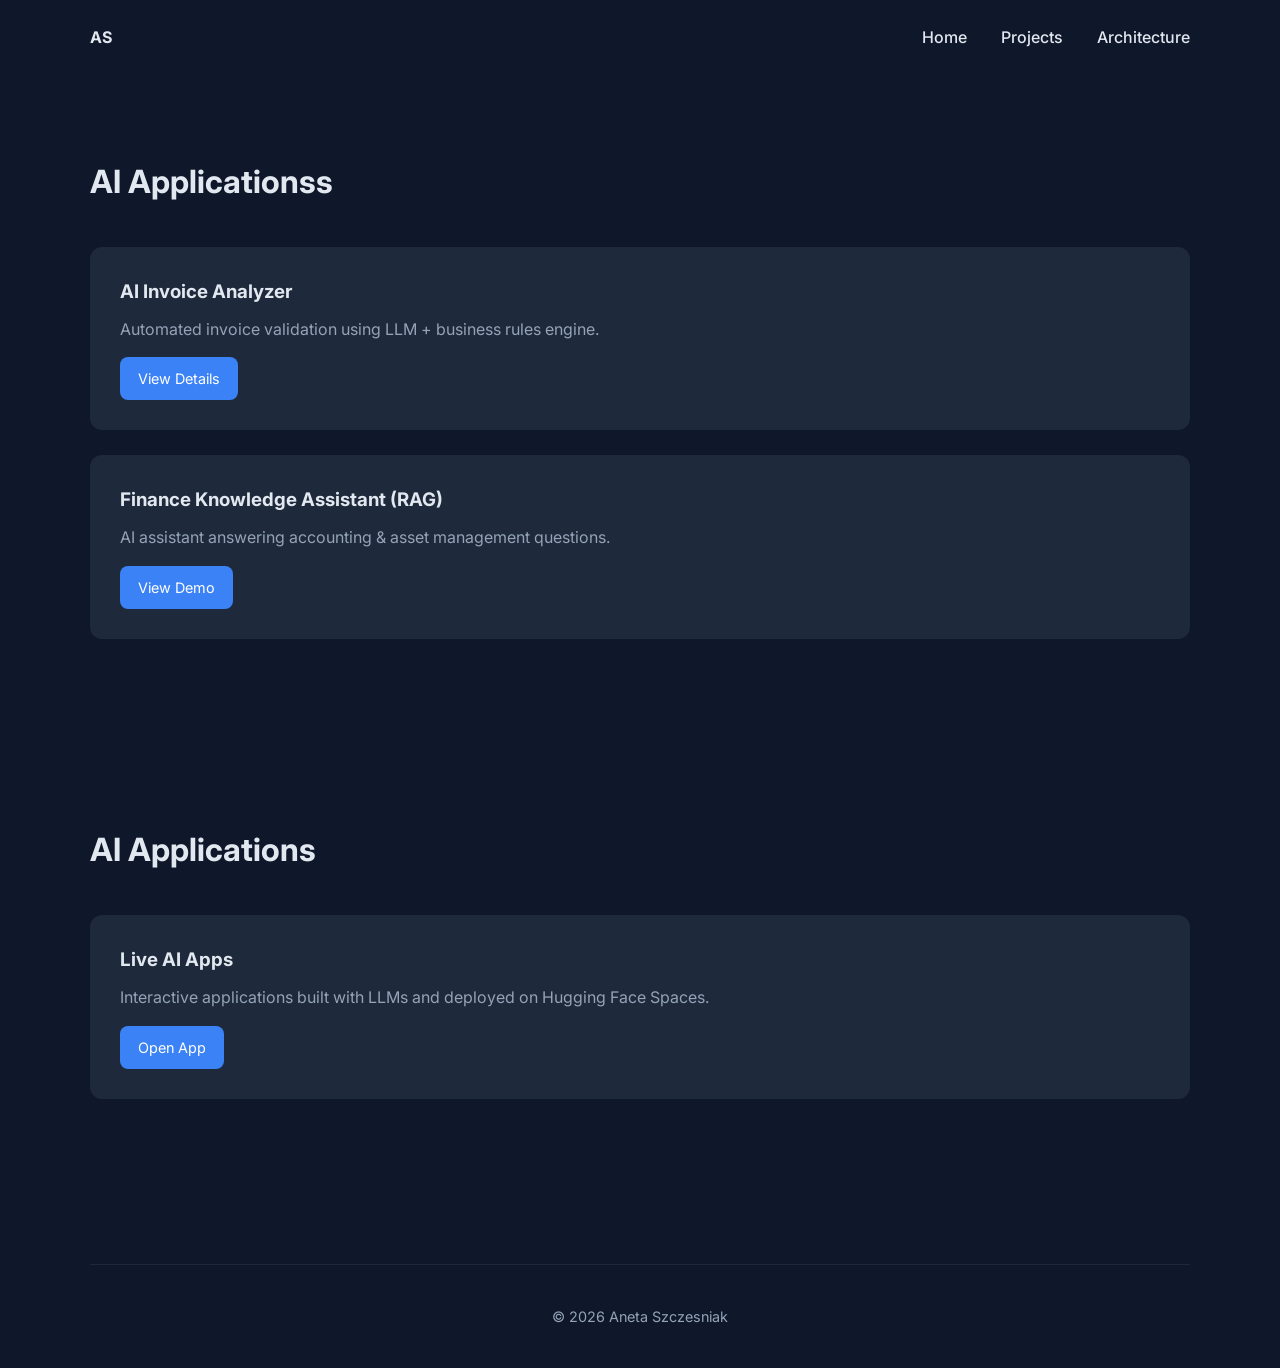
==== ai-apps.html @ 4a8a46e7 "Update navigation ai-apps.html" ====
<!DOCTYPE html>
<html lang="en">
<head>
<meta charset="UTF-8">
<meta name="viewport" content="width=device-width, initial-scale=1.0">
<title>AI Apps</title>
<link href="https://fonts.googleapis.com/css2?family=Inter:wght@400;600;700&display=swap" rel="stylesheet">
<link rel="stylesheet" href="css/style.css">
</head>

<body>
<div class="container">

<nav>
  <div><strong>AS</strong></div>
  <div>
    <a href="index.html">Home</a>
    <a href="projects.html">Projects</a>
    <a href="architecture.html">Architecture</a>
  </div>
</nav>

<section class="section" id="projects">
  <h2>AI Applicationss</h2>

  <div class="card">
    <h3>AI Invoice Analyzer</h3>
    <p>Automated invoice validation using LLM + business rules engine.</p>
    <a href="#" class="button">View Details</a>
  </div>

  <div class="card">
    <h3>Finance Knowledge Assistant (RAG)</h3>
    <p>AI assistant answering accounting & asset management questions.</p>
    <a href="#" class="button">View Demo</a>
  </div>

</section>

<section class="section" id="ai">
  <h2>AI Applications</h2>
  <div class="card">
    <h3>Live AI Apps</h3>
    <p>Interactive applications built with LLMs and deployed on Hugging Face Spaces.</p>
    <a href="https://huggingface.co/spaces/YOURSPACE" target="_blank" class="button">
      Open App
    </a>
  </div>
</section>


<footer>
  © 2026 Aneta Szczesniak
</footer>

</div>
</body>
</html>
---- css/style.css ----
:root {
  --bg: #0f172a;
  --card: #1e293b;
  --accent: #3b82f6;
  --text: #e2e8f0;
  --muted: #94a3b8;
}

* {
  margin: 0;
  padding: 0;
  box-sizing: border-box;
}

body {
  font-family: 'Inter', sans-serif;
  background: var(--bg);
  color: var(--text);
  line-height: 1.6;
}

.container {
  width: 90%;
  max-width: 1100px;
  margin: auto;
}

nav {
  padding: 25px 0;
  display: flex;
  justify-content: space-between;
  align-items: center;
}

nav a {
  color: var(--text);
  text-decoration: none;
  margin-left: 30px;
  font-weight: 500;
  transition: 0.3s ease;
}

nav a:hover {
  color: var(--accent);
}

.hero {
  padding: 120px 0 80px 0;
}

.hero h1 {
  font-size: 3rem;
  margin-bottom: 20px;
}

.section {
  padding: 80px 0;
}

.section h2 {
  margin-bottom: 40px;
  font-size: 2rem;
}

.card {
  background: var(--card);
  padding: 30px;
  border-radius: 12px;
  margin-bottom: 25px;
  transition: 0.3s ease;
}

.card:hover {
  transform: translateY(-6px);
}

.card h3 {
  margin-bottom: 10px;
}

.card p {
  color: var(--muted);
  margin-bottom: 15px;
}

.button {
  display: inline-block;
  padding: 10px 18px;
  background: var(--accent);
  color: white;
  text-decoration: none;
  border-radius: 8px;
  font-size: 0.9rem;
}

footer {
  padding: 40px 0;
  text-align: center;
  color: var(--muted);
  font-size: 0.9rem;
  border-top: 1px solid #1f2937;
  margin-top: 60px;
}
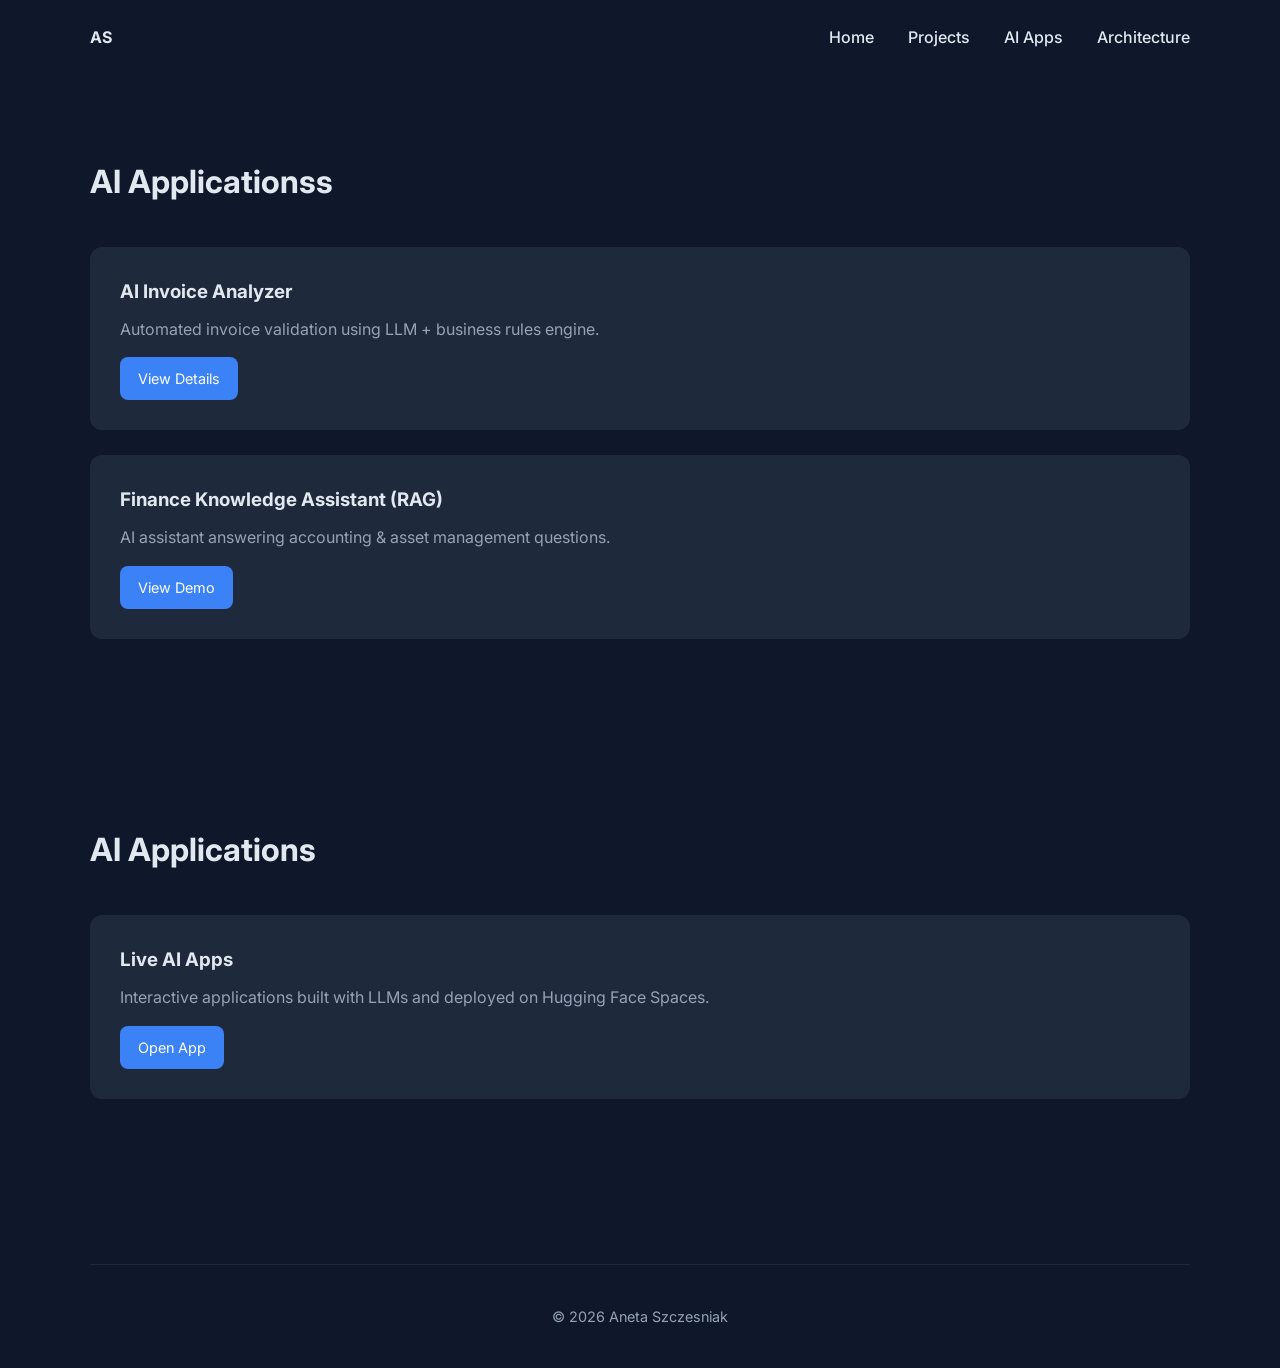
==== commit 396746d4: "Update ai-apps.html" ====
--- a/ai-apps.html
+++ b/ai-apps.html
@@ -16,6 +16,7 @@
   <div>
     <a href="index.html">Home</a>
     <a href="projects.html">Projects</a>
+    <a href="ai-apps.html">AI Apps</a>
     <a href="architecture.html">Architecture</a>
   </div>
 </nav>
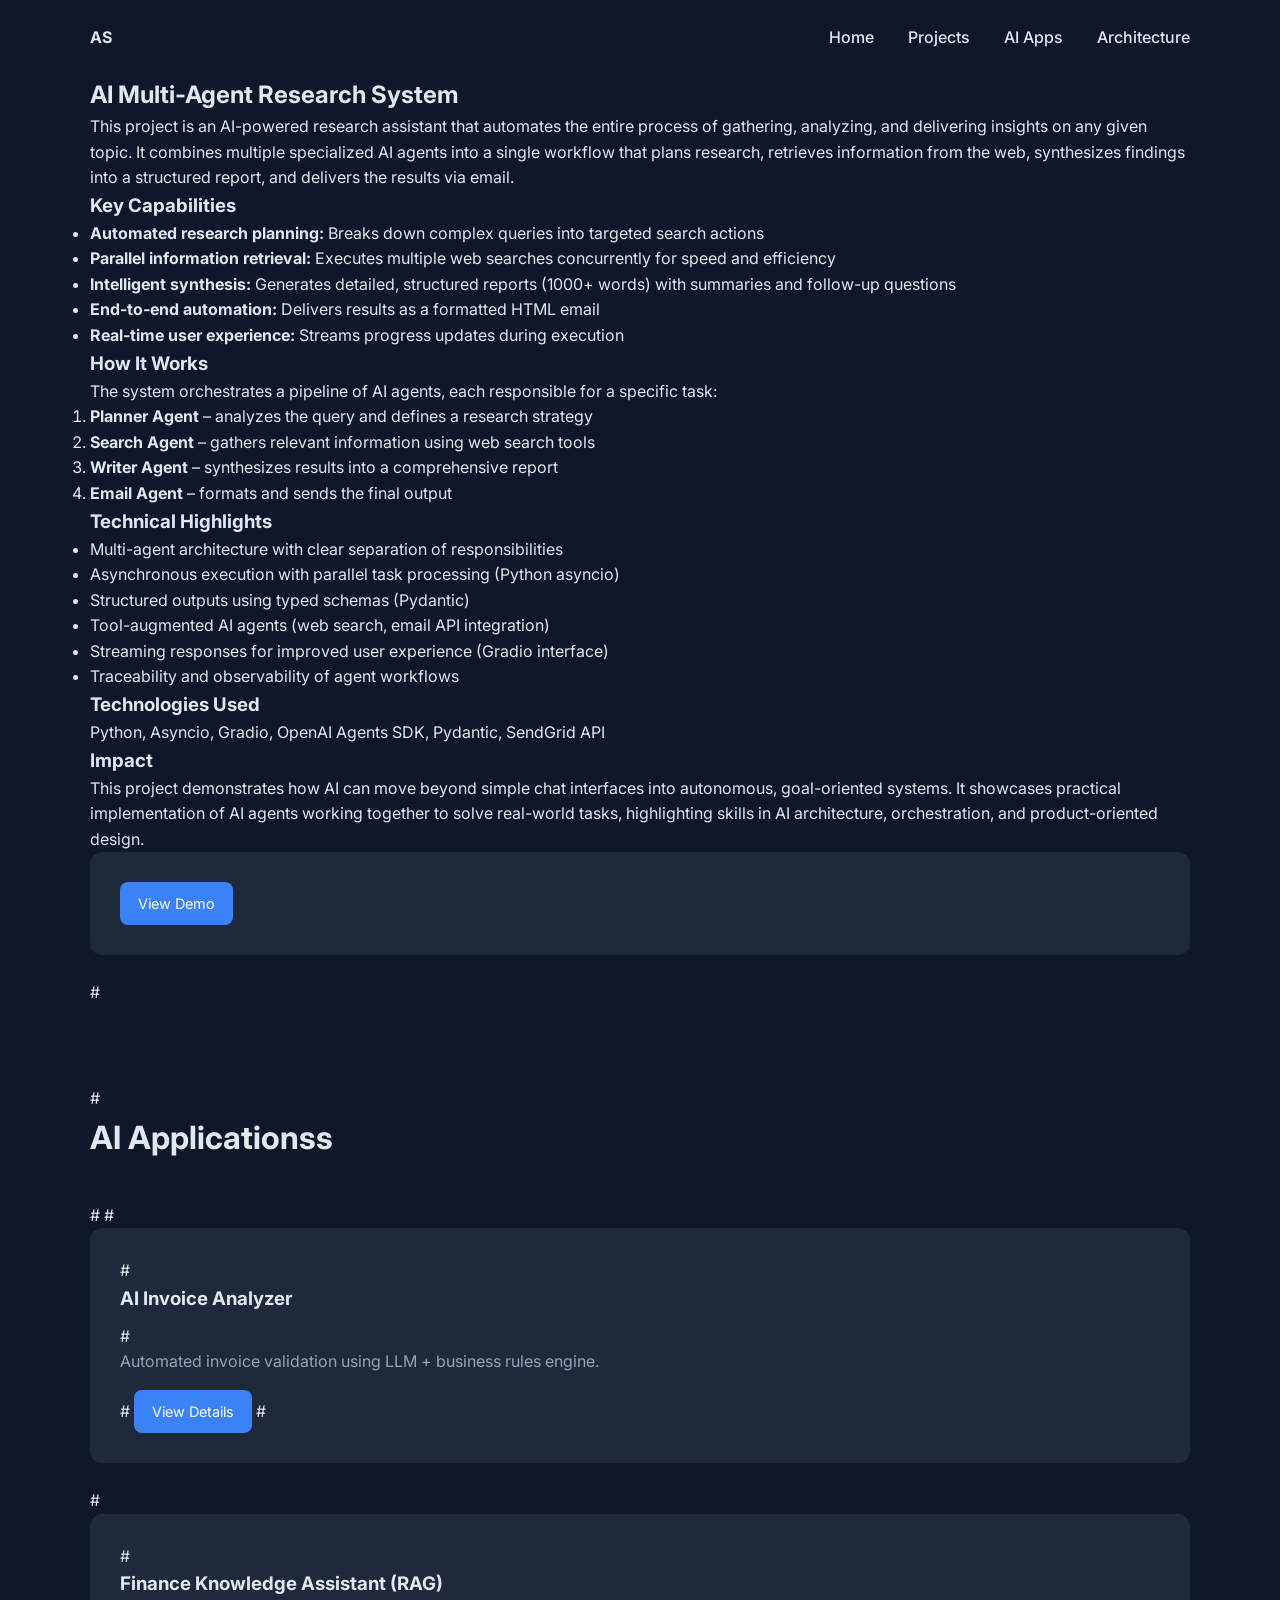
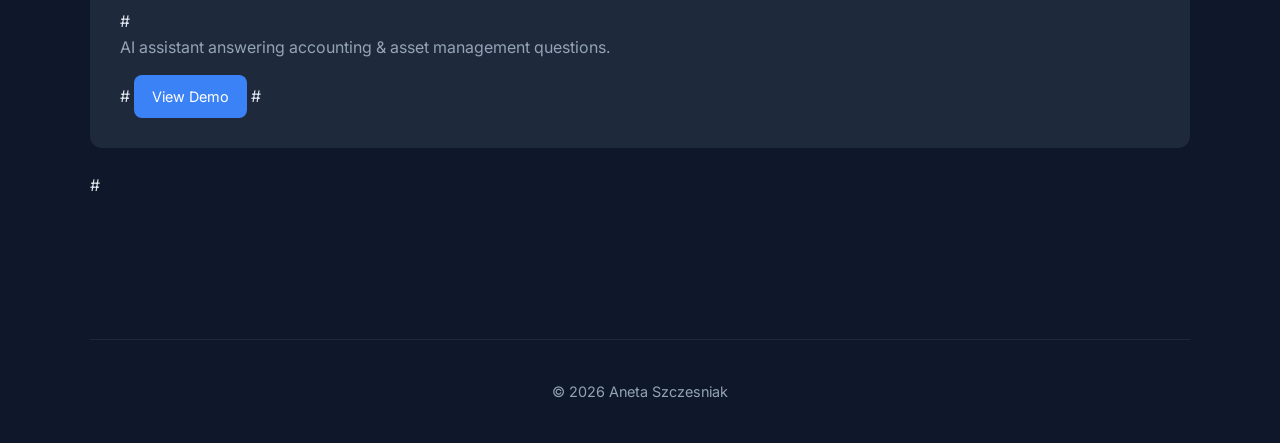
==== commit f032f50e: "Update ai-apps.html Add AI Multi-Agent Research System  description" ====
--- a/ai-apps.html
+++ b/ai-apps.html
@@ -21,33 +21,81 @@
   </div>
 </nav>
 
-<section class="section" id="projects">
-  <h2>AI Applicationss</h2>
+<section>
+  <h2>AI Multi-Agent Research System</h2>
+
+  <p>
+    This project is an AI-powered research assistant that automates the entire process of gathering,
+    analyzing, and delivering insights on any given topic. It combines multiple specialized AI agents
+    into a single workflow that plans research, retrieves information from the web, synthesizes findings
+    into a structured report, and delivers the results via email.
+  </p>
+
+  <h3>Key Capabilities</h3>
+  <ul>
+    <li><strong>Automated research planning:</strong> Breaks down complex queries into targeted search actions</li>
+    <li><strong>Parallel information retrieval:</strong> Executes multiple web searches concurrently for speed and efficiency</li>
+    <li><strong>Intelligent synthesis:</strong> Generates detailed, structured reports (1000+ words) with summaries and follow-up questions</li>
+    <li><strong>End-to-end automation:</strong> Delivers results as a formatted HTML email</li>
+    <li><strong>Real-time user experience:</strong> Streams progress updates during execution</li>
+  </ul>
+
+  <h3>How It Works</h3>
+  <p>
+    The system orchestrates a pipeline of AI agents, each responsible for a specific task:
+  </p>
+  <ol>
+    <li><strong>Planner Agent</strong> – analyzes the query and defines a research strategy</li>
+    <li><strong>Search Agent</strong> – gathers relevant information using web search tools</li>
+    <li><strong>Writer Agent</strong> – synthesizes results into a comprehensive report</li>
+    <li><strong>Email Agent</strong> – formats and sends the final output</li>
+  </ol>
+
+  <h3>Technical Highlights</h3>
+  <ul>
+    <li>Multi-agent architecture with clear separation of responsibilities</li>
+    <li>Asynchronous execution with parallel task processing (Python asyncio)</li>
+    <li>Structured outputs using typed schemas (Pydantic)</li>
+    <li>Tool-augmented AI agents (web search, email API integration)</li>
+    <li>Streaming responses for improved user experience (Gradio interface)</li>
+    <li>Traceability and observability of agent workflows</li>
+  </ul>
+
+  <h3>Technologies Used</h3>
+  <p>
+    Python, Asyncio, Gradio, OpenAI Agents SDK, Pydantic, SendGrid API
+  </p>
+
+  <h3>Impact</h3>
+  <p>
+    This project demonstrates how AI can move beyond simple chat interfaces into autonomous,
+    goal-oriented systems. It showcases practical implementation of AI agents working together
+    to solve real-world tasks, highlighting skills in AI architecture, orchestration, and
+    product-oriented design.
+  </p>
 
   <div class="card">
-    <h3>AI Invoice Analyzer</h3>
-    <p>Automated invoice validation using LLM + business rules engine.</p>
-    <a href="#" class="button">View Details</a>
-  </div>
-
-  <div class="card">
-    <h3>Finance Knowledge Assistant (RAG)</h3>
-    <p>AI assistant answering accounting & asset management questions.</p>
     <a href="#" class="button">View Demo</a>
   </div>
+</section>
+  
+#<section class="section" id="projects">
+#  <h2>AI Applicationss</h2>
+#
+#  <div class="card">
+#    <h3>AI Invoice Analyzer</h3>
+#    <p>Automated invoice validation using LLM + business rules engine.</p>
+#    <a href="#" class="button">View Details</a>
+# </div>
 
-</section>
+ # <div class="card">
+ #   <h3>Finance Knowledge Assistant (RAG)</h3>
+  #  <p>AI assistant answering accounting & asset management questions.</p>
+ #   <a href="#" class="button">View Demo</a>
+#  </div>
 
-<section class="section" id="ai">
-  <h2>AI Applications</h2>
-  <div class="card">
-    <h3>Live AI Apps</h3>
-    <p>Interactive applications built with LLMs and deployed on Hugging Face Spaces.</p>
-    <a href="https://huggingface.co/spaces/YOURSPACE" target="_blank" class="button">
-      Open App
-    </a>
-  </div>
-</section>
+#</section>
+
 
 
 <footer>
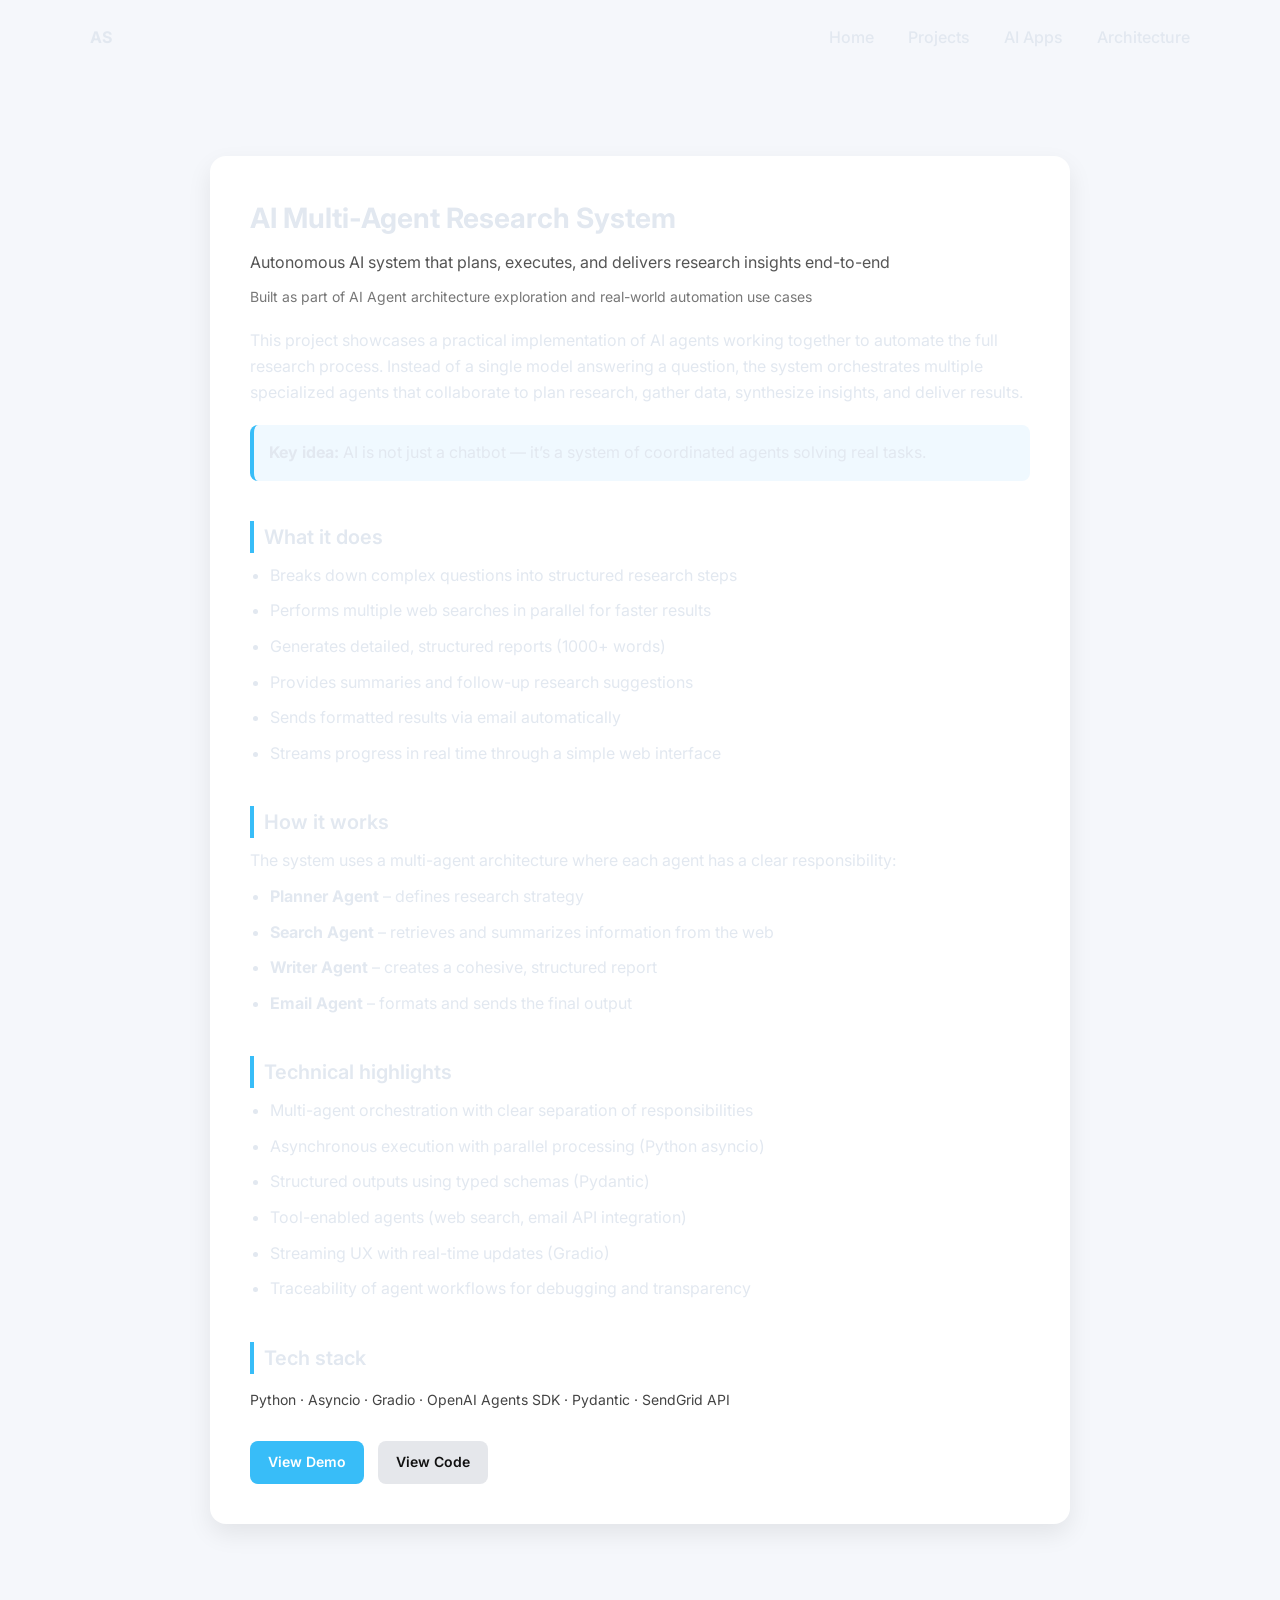
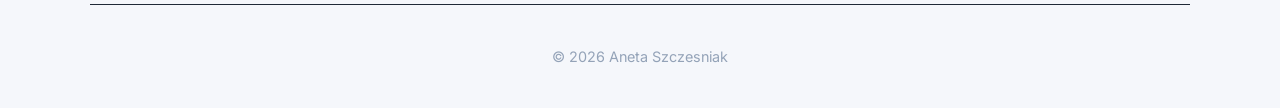
==== commit 0d14044e: "Update ai-apps.html Add styling" ====
--- a/ai-apps.html
+++ b/ai-apps.html
@@ -4,8 +4,108 @@
 <meta charset="UTF-8">
 <meta name="viewport" content="width=device-width, initial-scale=1.0">
 <title>AI Apps</title>
+
 <link href="https://fonts.googleapis.com/css2?family=Inter:wght@400;600;700&display=swap" rel="stylesheet">
 <link rel="stylesheet" href="css/style.css">
+
+<style>
+  body {
+    background: #f5f7fb;
+    font-family: 'Inter', sans-serif;
+  }
+
+  .project-section {
+    max-width: 900px;
+    margin: 60px auto;
+    padding: 20px;
+  }
+
+  .project-card {
+    background: #ffffff;
+    border-radius: 16px;
+    padding: 40px;
+    box-shadow: 0 10px 25px rgba(0,0,0,0.08);
+    transition: transform 0.2s ease, box-shadow 0.2s ease;
+  }
+
+  .project-card:hover {
+    transform: translateY(-4px);
+    box-shadow: 0 15px 35px rgba(0,0,0,0.12);
+  }
+
+  .project-title {
+    font-size: 28px;
+    font-weight: 700;
+    margin-bottom: 10px;
+  }
+
+  .project-subtitle {
+    color: #555;
+    margin-bottom: 10px;
+  }
+
+  .project-meta {
+    font-size: 14px;
+    color: #777;
+    margin-bottom: 20px;
+  }
+
+  .section-title {
+    margin-top: 40px;
+    font-size: 20px;
+    font-weight: 600;
+    border-left: 4px solid #38bdf8;
+    padding-left: 10px;
+  }
+
+  .project-text {
+    margin-top: 10px;
+  }
+
+  .project-list {
+    padding-left: 20px;
+    margin-top: 10px;
+  }
+
+  .project-list li {
+    margin-bottom: 10px;
+  }
+
+  .highlight-box {
+    background: #f0f9ff;
+    border-left: 4px solid #38bdf8;
+    padding: 15px;
+    border-radius: 8px;
+    margin-top: 20px;
+  }
+
+  .tech-stack {
+    margin-top: 15px;
+    font-size: 14px;
+    color: #444;
+  }
+
+  .cta-buttons {
+    margin-top: 30px;
+  }
+
+  .button {
+    display: inline-block;
+    padding: 10px 18px;
+    border-radius: 8px;
+    background: #38bdf8;
+    color: white;
+    text-decoration: none;
+    font-weight: 600;
+    font-size: 14px;
+  }
+
+  .button.secondary {
+    background: #e5e7eb;
+    color: #111;
+    margin-left: 10px;
+  }
+</style>
 </head>
 
 <body>
@@ -21,82 +121,74 @@
   </div>
 </nav>
 
-<section>
-  <h2>AI Multi-Agent Research System</h2>
+<section class="project-section">
+  <div class="project-card">
 
-  <p>
-    This project is an AI-powered research assistant that automates the entire process of gathering,
-    analyzing, and delivering insights on any given topic. It combines multiple specialized AI agents
-    into a single workflow that plans research, retrieves information from the web, synthesizes findings
-    into a structured report, and delivers the results via email.
-  </p>
+    <h1 class="project-title">AI Multi-Agent Research System</h1>
 
-  <h3>Key Capabilities</h3>
-  <ul>
-    <li><strong>Automated research planning:</strong> Breaks down complex queries into targeted search actions</li>
-    <li><strong>Parallel information retrieval:</strong> Executes multiple web searches concurrently for speed and efficiency</li>
-    <li><strong>Intelligent synthesis:</strong> Generates detailed, structured reports (1000+ words) with summaries and follow-up questions</li>
-    <li><strong>End-to-end automation:</strong> Delivers results as a formatted HTML email</li>
-    <li><strong>Real-time user experience:</strong> Streams progress updates during execution</li>
-  </ul>
+    <div class="project-subtitle">
+      Autonomous AI system that plans, executes, and delivers research insights end-to-end
+    </div>
 
-  <h3>How It Works</h3>
-  <p>
-    The system orchestrates a pipeline of AI agents, each responsible for a specific task:
-  </p>
-  <ol>
-    <li><strong>Planner Agent</strong> – analyzes the query and defines a research strategy</li>
-    <li><strong>Search Agent</strong> – gathers relevant information using web search tools</li>
-    <li><strong>Writer Agent</strong> – synthesizes results into a comprehensive report</li>
-    <li><strong>Email Agent</strong> – formats and sends the final output</li>
-  </ol>
+    <div class="project-meta">
+      Built as part of AI Agent architecture exploration and real-world automation use cases
+    </div>
 
-  <h3>Technical Highlights</h3>
-  <ul>
-    <li>Multi-agent architecture with clear separation of responsibilities</li>
-    <li>Asynchronous execution with parallel task processing (Python asyncio)</li>
-    <li>Structured outputs using typed schemas (Pydantic)</li>
-    <li>Tool-augmented AI agents (web search, email API integration)</li>
-    <li>Streaming responses for improved user experience (Gradio interface)</li>
-    <li>Traceability and observability of agent workflows</li>
-  </ul>
+    <p class="project-text">
+      This project showcases a practical implementation of AI agents working together to automate
+      the full research process. Instead of a single model answering a question, the system
+      orchestrates multiple specialized agents that collaborate to plan research, gather data,
+      synthesize insights, and deliver results.
+    </p>
 
-  <h3>Technologies Used</h3>
-  <p>
-    Python, Asyncio, Gradio, OpenAI Agents SDK, Pydantic, SendGrid API
-  </p>
+    <div class="highlight-box">
+      <strong>Key idea:</strong> AI is not just a chatbot — it’s a system of coordinated agents solving real tasks.
+    </div>
 
-  <h3>Impact</h3>
-  <p>
-    This project demonstrates how AI can move beyond simple chat interfaces into autonomous,
-    goal-oriented systems. It showcases practical implementation of AI agents working together
-    to solve real-world tasks, highlighting skills in AI architecture, orchestration, and
-    product-oriented design.
-  </p>
+    <h2 class="section-title">What it does</h2>
+    <ul class="project-list">
+      <li>Breaks down complex questions into structured research steps</li>
+      <li>Performs multiple web searches in parallel for faster results</li>
+      <li>Generates detailed, structured reports (1000+ words)</li>
+      <li>Provides summaries and follow-up research suggestions</li>
+      <li>Sends formatted results via email automatically</li>
+      <li>Streams progress in real time through a simple web interface</li>
+    </ul>
 
-  <div class="card">
-    <a href="#" class="button">View Demo</a>
+    <h2 class="section-title">How it works</h2>
+    <p class="project-text">
+      The system uses a multi-agent architecture where each agent has a clear responsibility:
+    </p>
+    <ul class="project-list">
+      <li><strong>Planner Agent</strong> – defines research strategy</li>
+      <li><strong>Search Agent</strong> – retrieves and summarizes information from the web</li>
+      <li><strong>Writer Agent</strong> – creates a cohesive, structured report</li>
+      <li><strong>Email Agent</strong> – formats and sends the final output</li>
+    </ul>
+
+    <h2 class="section-title">Technical highlights</h2>
+    <ul class="project-list">
+      <li>Multi-agent orchestration with clear separation of responsibilities</li>
+      <li>Asynchronous execution with parallel processing (Python asyncio)</li>
+      <li>Structured outputs using typed schemas (Pydantic)</li>
+      <li>Tool-enabled agents (web search, email API integration)</li>
+      <li>Streaming UX with real-time updates (Gradio)</li>
+      <li>Traceability of agent workflows for debugging and transparency</li>
+    </ul>
+
+    <h2 class="section-title">Tech stack</h2>
+    <div class="tech-stack">
+      Python · Asyncio · Gradio · OpenAI Agents SDK · Pydantic · SendGrid API
+    </div>
+
+
+    <div class="cta-buttons">
+      <a href="#" class="button">View Demo</a>
+      <a href="#" class="button secondary">View Code</a>
+    </div>
+
   </div>
 </section>
-  
-#<section class="section" id="projects">
-#  <h2>AI Applicationss</h2>
-#
-#  <div class="card">
-#    <h3>AI Invoice Analyzer</h3>
-#    <p>Automated invoice validation using LLM + business rules engine.</p>
-#    <a href="#" class="button">View Details</a>
-# </div>
-
- # <div class="card">
- #   <h3>Finance Knowledge Assistant (RAG)</h3>
-  #  <p>AI assistant answering accounting & asset management questions.</p>
- #   <a href="#" class="button">View Demo</a>
-#  </div>
-
-#</section>
-
-
 
 <footer>
   © 2026 Aneta Szczesniak
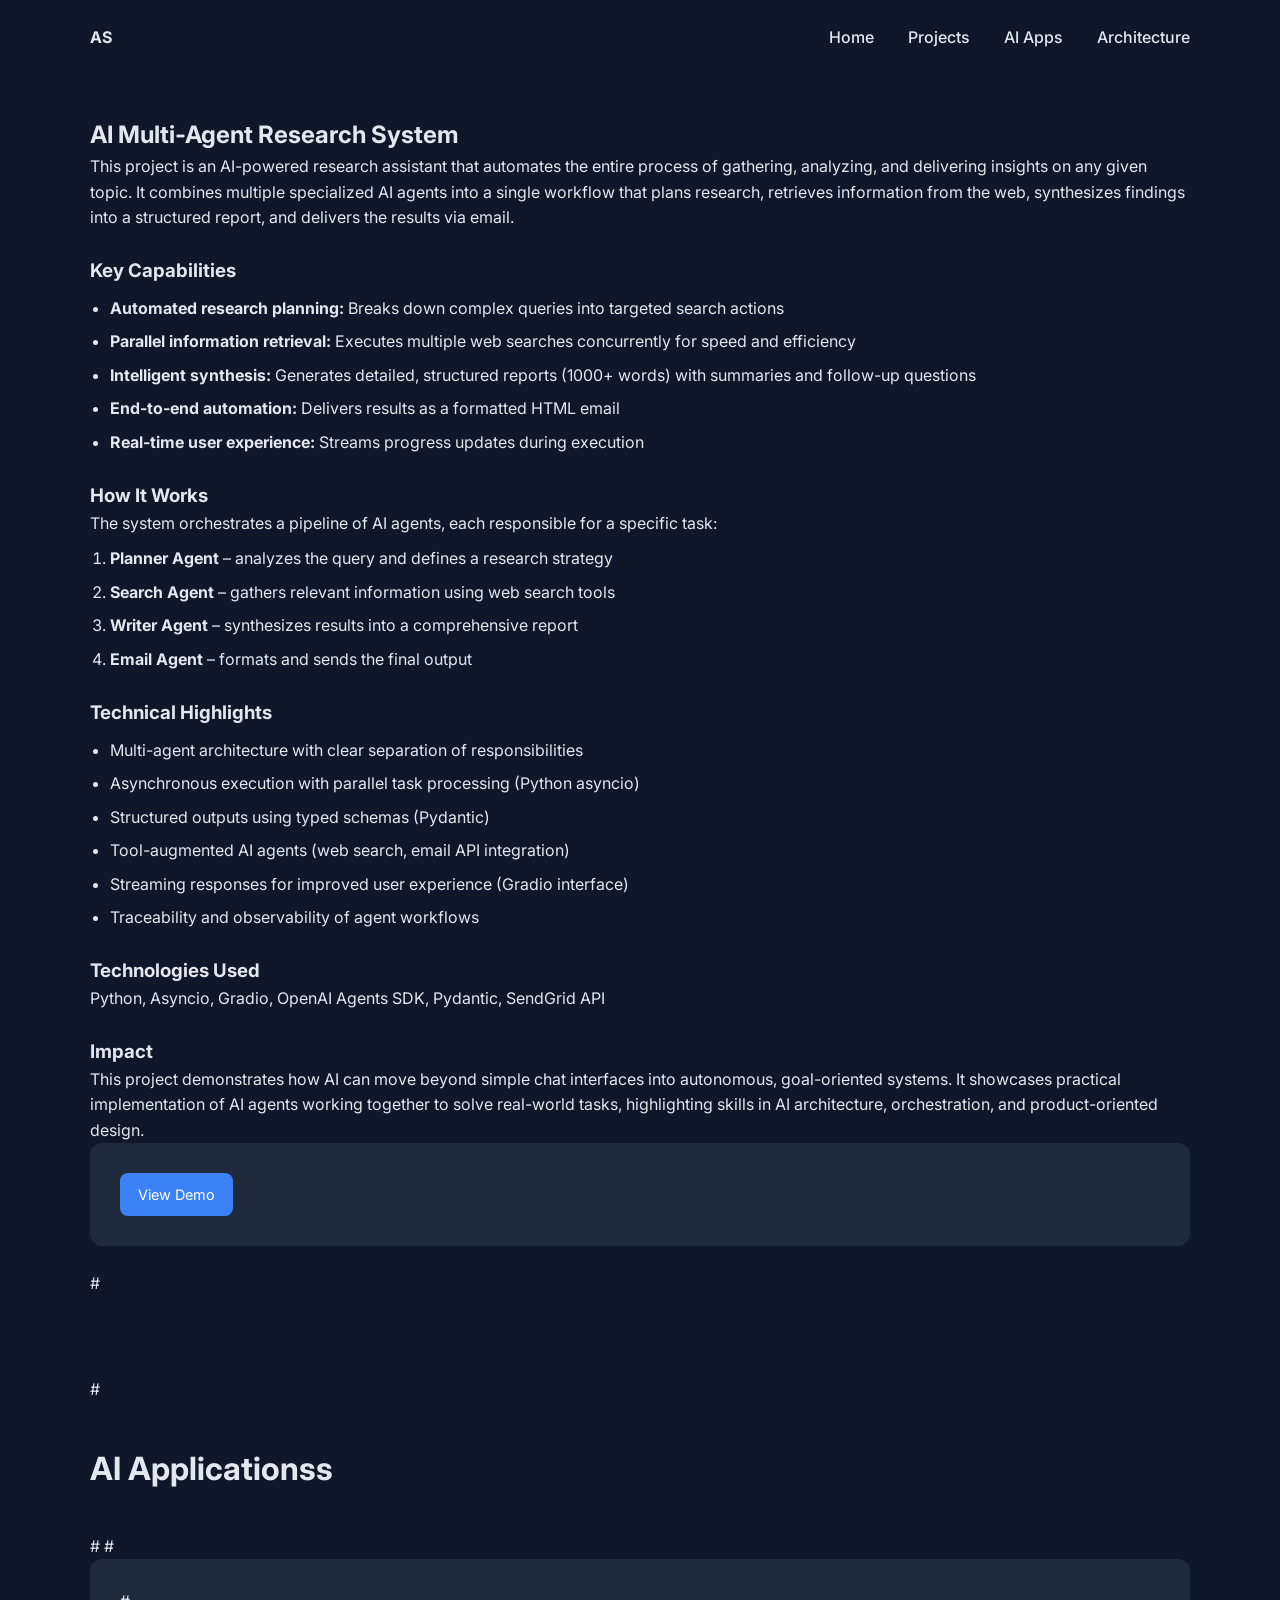
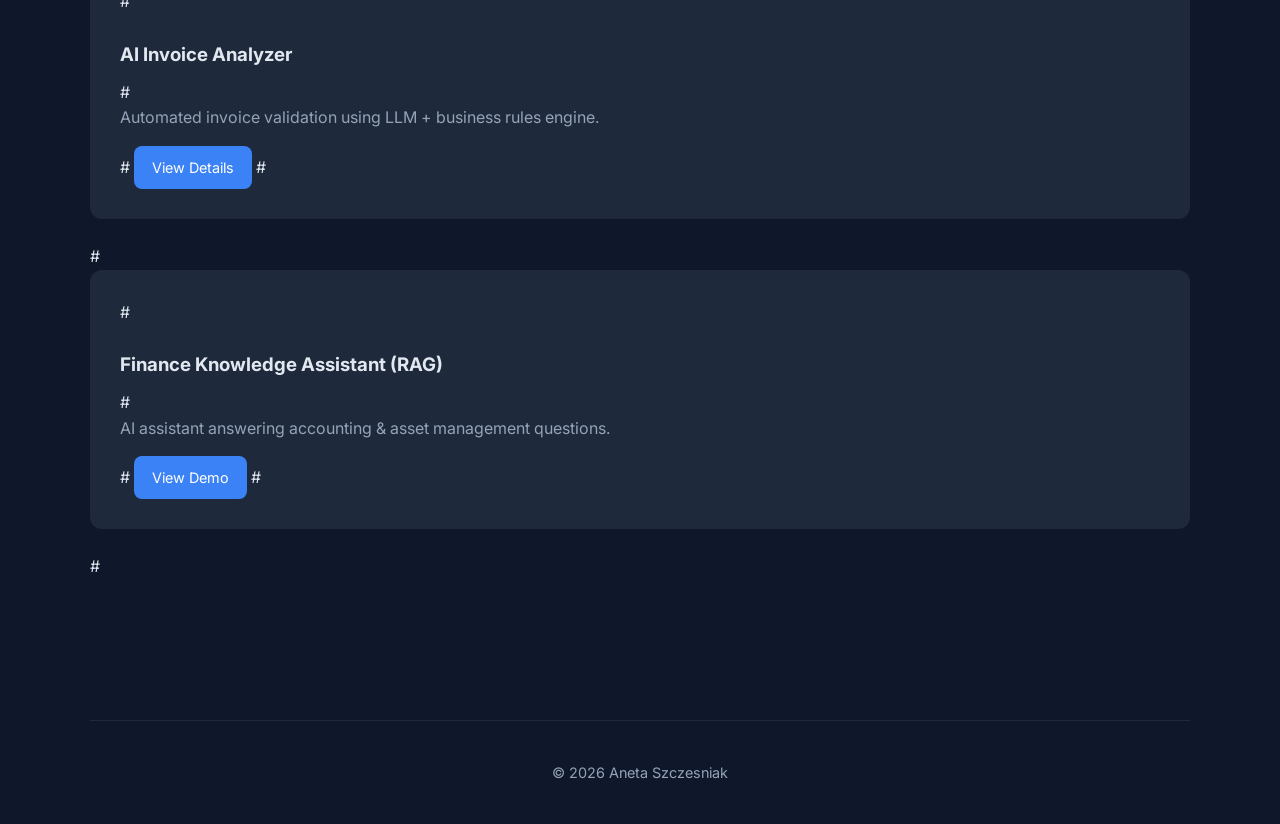
==== commit 3cf40315: "Update ai-apps.html Add  style for sections" ====
--- a/ai-apps.html
+++ b/ai-apps.html
@@ -4,108 +4,8 @@
 <meta charset="UTF-8">
 <meta name="viewport" content="width=device-width, initial-scale=1.0">
 <title>AI Apps</title>
-
 <link href="https://fonts.googleapis.com/css2?family=Inter:wght@400;600;700&display=swap" rel="stylesheet">
 <link rel="stylesheet" href="css/style.css">
-
-<style>
-  body {
-    background: #f5f7fb;
-    font-family: 'Inter', sans-serif;
-  }
-
-  .project-section {
-    max-width: 900px;
-    margin: 60px auto;
-    padding: 20px;
-  }
-
-  .project-card {
-    background: #ffffff;
-    border-radius: 16px;
-    padding: 40px;
-    box-shadow: 0 10px 25px rgba(0,0,0,0.08);
-    transition: transform 0.2s ease, box-shadow 0.2s ease;
-  }
-
-  .project-card:hover {
-    transform: translateY(-4px);
-    box-shadow: 0 15px 35px rgba(0,0,0,0.12);
-  }
-
-  .project-title {
-    font-size: 28px;
-    font-weight: 700;
-    margin-bottom: 10px;
-  }
-
-  .project-subtitle {
-    color: #555;
-    margin-bottom: 10px;
-  }
-
-  .project-meta {
-    font-size: 14px;
-    color: #777;
-    margin-bottom: 20px;
-  }
-
-  .section-title {
-    margin-top: 40px;
-    font-size: 20px;
-    font-weight: 600;
-    border-left: 4px solid #38bdf8;
-    padding-left: 10px;
-  }
-
-  .project-text {
-    margin-top: 10px;
-  }
-
-  .project-list {
-    padding-left: 20px;
-    margin-top: 10px;
-  }
-
-  .project-list li {
-    margin-bottom: 10px;
-  }
-
-  .highlight-box {
-    background: #f0f9ff;
-    border-left: 4px solid #38bdf8;
-    padding: 15px;
-    border-radius: 8px;
-    margin-top: 20px;
-  }
-
-  .tech-stack {
-    margin-top: 15px;
-    font-size: 14px;
-    color: #444;
-  }
-
-  .cta-buttons {
-    margin-top: 30px;
-  }
-
-  .button {
-    display: inline-block;
-    padding: 10px 18px;
-    border-radius: 8px;
-    background: #38bdf8;
-    color: white;
-    text-decoration: none;
-    font-weight: 600;
-    font-size: 14px;
-  }
-
-  .button.secondary {
-    background: #e5e7eb;
-    color: #111;
-    margin-left: 10px;
-  }
-</style>
 </head>
 
 <body>
@@ -121,74 +21,101 @@
   </div>
 </nav>
 
-<section class="project-section">
-  <div class="project-card">
+ <style>
+  h2 {
+    margin-top: 40px;
+  }
 
-    <h1 class="project-title">AI Multi-Agent Research System</h1>
+  h3 {
+    margin-top: 25px;
+  }
 
-    <div class="project-subtitle">
-      Autonomous AI system that plans, executes, and delivers research insights end-to-end
-    </div>
+  ul, ol {
+    padding-left: 20px;
+    margin-top: 10px;
+  }
 
-    <div class="project-meta">
-      Built as part of AI Agent architecture exploration and real-world automation use cases
-    </div>
+  li {
+    margin-bottom: 8px;
+  }
+</style> 
 
-    <p class="project-text">
-      This project showcases a practical implementation of AI agents working together to automate
-      the full research process. Instead of a single model answering a question, the system
-      orchestrates multiple specialized agents that collaborate to plan research, gather data,
-      synthesize insights, and deliver results.
-    </p>
+<section>
+  <h2>AI Multi-Agent Research System</h2>
 
-    <div class="highlight-box">
-      <strong>Key idea:</strong> AI is not just a chatbot — it’s a system of coordinated agents solving real tasks.
-    </div>
+  <p>
+    This project is an AI-powered research assistant that automates the entire process of gathering,
+    analyzing, and delivering insights on any given topic. It combines multiple specialized AI agents
+    into a single workflow that plans research, retrieves information from the web, synthesizes findings
+    into a structured report, and delivers the results via email.
+  </p>
 
-    <h2 class="section-title">What it does</h2>
-    <ul class="project-list">
-      <li>Breaks down complex questions into structured research steps</li>
-      <li>Performs multiple web searches in parallel for faster results</li>
-      <li>Generates detailed, structured reports (1000+ words)</li>
-      <li>Provides summaries and follow-up research suggestions</li>
-      <li>Sends formatted results via email automatically</li>
-      <li>Streams progress in real time through a simple web interface</li>
-    </ul>
+  <h3>Key Capabilities</h3>
+  <ul>
+    <li><strong>Automated research planning:</strong> Breaks down complex queries into targeted search actions</li>
+    <li><strong>Parallel information retrieval:</strong> Executes multiple web searches concurrently for speed and efficiency</li>
+    <li><strong>Intelligent synthesis:</strong> Generates detailed, structured reports (1000+ words) with summaries and follow-up questions</li>
+    <li><strong>End-to-end automation:</strong> Delivers results as a formatted HTML email</li>
+    <li><strong>Real-time user experience:</strong> Streams progress updates during execution</li>
+  </ul>
 
-    <h2 class="section-title">How it works</h2>
-    <p class="project-text">
-      The system uses a multi-agent architecture where each agent has a clear responsibility:
-    </p>
-    <ul class="project-list">
-      <li><strong>Planner Agent</strong> – defines research strategy</li>
-      <li><strong>Search Agent</strong> – retrieves and summarizes information from the web</li>
-      <li><strong>Writer Agent</strong> – creates a cohesive, structured report</li>
-      <li><strong>Email Agent</strong> – formats and sends the final output</li>
-    </ul>
+  <h3>How It Works</h3>
+  <p>
+    The system orchestrates a pipeline of AI agents, each responsible for a specific task:
+  </p>
+  <ol>
+    <li><strong>Planner Agent</strong> – analyzes the query and defines a research strategy</li>
+    <li><strong>Search Agent</strong> – gathers relevant information using web search tools</li>
+    <li><strong>Writer Agent</strong> – synthesizes results into a comprehensive report</li>
+    <li><strong>Email Agent</strong> – formats and sends the final output</li>
+  </ol>
 
-    <h2 class="section-title">Technical highlights</h2>
-    <ul class="project-list">
-      <li>Multi-agent orchestration with clear separation of responsibilities</li>
-      <li>Asynchronous execution with parallel processing (Python asyncio)</li>
-      <li>Structured outputs using typed schemas (Pydantic)</li>
-      <li>Tool-enabled agents (web search, email API integration)</li>
-      <li>Streaming UX with real-time updates (Gradio)</li>
-      <li>Traceability of agent workflows for debugging and transparency</li>
-    </ul>
+  <h3>Technical Highlights</h3>
+  <ul>
+    <li>Multi-agent architecture with clear separation of responsibilities</li>
+    <li>Asynchronous execution with parallel task processing (Python asyncio)</li>
+    <li>Structured outputs using typed schemas (Pydantic)</li>
+    <li>Tool-augmented AI agents (web search, email API integration)</li>
+    <li>Streaming responses for improved user experience (Gradio interface)</li>
+    <li>Traceability and observability of agent workflows</li>
+  </ul>
 
-    <h2 class="section-title">Tech stack</h2>
-    <div class="tech-stack">
-      Python · Asyncio · Gradio · OpenAI Agents SDK · Pydantic · SendGrid API
-    </div>
+  <h3>Technologies Used</h3>
+  <p>
+    Python, Asyncio, Gradio, OpenAI Agents SDK, Pydantic, SendGrid API
+  </p>
+
+  <h3>Impact</h3>
+  <p>
+    This project demonstrates how AI can move beyond simple chat interfaces into autonomous,
+    goal-oriented systems. It showcases practical implementation of AI agents working together
+    to solve real-world tasks, highlighting skills in AI architecture, orchestration, and
+    product-oriented design.
+  </p>
+
+  <div class="card">
+    <a href="#" class="button">View Demo</a>
+  </div>
+</section>
+  
+#<section class="section" id="projects">
+#  <h2>AI Applicationss</h2>
+#
+#  <div class="card">
+#    <h3>AI Invoice Analyzer</h3>
+#    <p>Automated invoice validation using LLM + business rules engine.</p>
+#    <a href="#" class="button">View Details</a>
+# </div>
+
+ # <div class="card">
+ #   <h3>Finance Knowledge Assistant (RAG)</h3>
+  #  <p>AI assistant answering accounting & asset management questions.</p>
+ #   <a href="#" class="button">View Demo</a>
+#  </div>
+
+#</section>
 
 
-    <div class="cta-buttons">
-      <a href="#" class="button">View Demo</a>
-      <a href="#" class="button secondary">View Code</a>
-    </div>
-
-  </div>
-</section>
 
 <footer>
   © 2026 Aneta Szczesniak
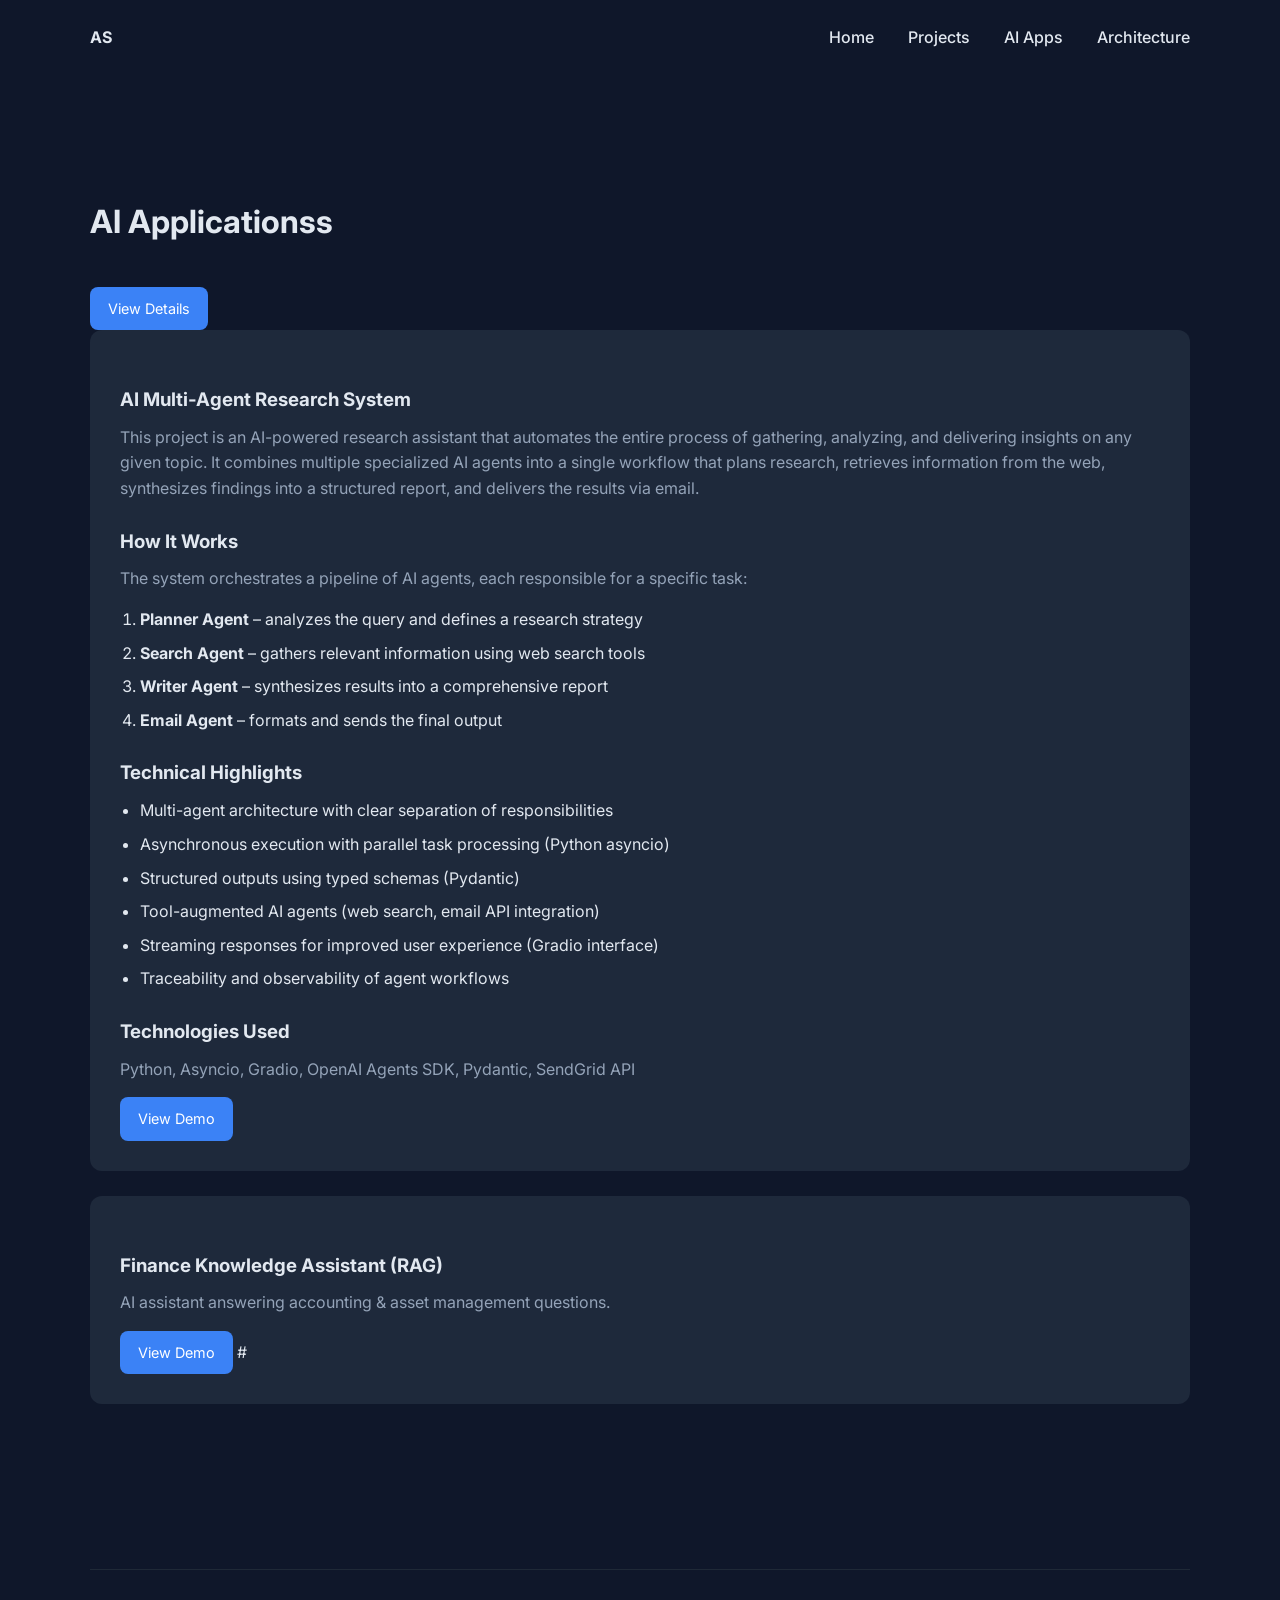
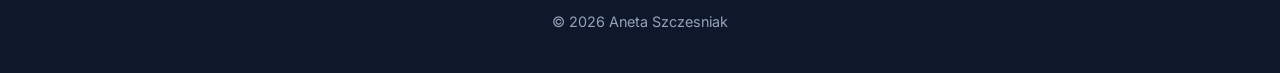
==== commit 254743d5: "Update ai-apps.html add blocks for apps" ====
--- a/ai-apps.html
+++ b/ai-apps.html
@@ -40,8 +40,14 @@
   }
 </style> 
 
-<section>
-  <h2>AI Multi-Agent Research System</h2>
+<section class="section" id="projects">
+  <h2>AI Applicationss</h2>
+  
+    <a href="#" class="button">View Details</a>
+
+  
+<div class="card">
+  <h3>AI Multi-Agent Research System</h3>
 
   <p>
     This project is an AI-powered research assistant that automates the entire process of gathering,
@@ -50,15 +56,7 @@
     into a structured report, and delivers the results via email.
   </p>
 
-  <h3>Key Capabilities</h3>
-  <ul>
-    <li><strong>Automated research planning:</strong> Breaks down complex queries into targeted search actions</li>
-    <li><strong>Parallel information retrieval:</strong> Executes multiple web searches concurrently for speed and efficiency</li>
-    <li><strong>Intelligent synthesis:</strong> Generates detailed, structured reports (1000+ words) with summaries and follow-up questions</li>
-    <li><strong>End-to-end automation:</strong> Delivers results as a formatted HTML email</li>
-    <li><strong>Real-time user experience:</strong> Streams progress updates during execution</li>
-  </ul>
-
+  
   <h3>How It Works</h3>
   <p>
     The system orchestrates a pipeline of AI agents, each responsible for a specific task:
@@ -85,35 +83,19 @@
     Python, Asyncio, Gradio, OpenAI Agents SDK, Pydantic, SendGrid API
   </p>
 
-  <h3>Impact</h3>
-  <p>
-    This project demonstrates how AI can move beyond simple chat interfaces into autonomous,
-    goal-oriented systems. It showcases practical implementation of AI agents working together
-    to solve real-world tasks, highlighting skills in AI architecture, orchestration, and
-    product-oriented design.
-  </p>
+  <a href="#" class="button">View Demo</a>
+  </div>
+  
 
-  <div class="card">
+
+
+ <div class="card">
+    <h3>Finance Knowledge Assistant (RAG)</h3>
+    <p>AI assistant answering accounting & asset management questions.</p>
     <a href="#" class="button">View Demo</a>
-  </div>
-</section>
-  
-#<section class="section" id="projects">
-#  <h2>AI Applicationss</h2>
-#
-#  <div class="card">
-#    <h3>AI Invoice Analyzer</h3>
-#    <p>Automated invoice validation using LLM + business rules engine.</p>
-#    <a href="#" class="button">View Details</a>
 # </div>
 
- # <div class="card">
- #   <h3>Finance Knowledge Assistant (RAG)</h3>
-  #  <p>AI assistant answering accounting & asset management questions.</p>
- #   <a href="#" class="button">View Demo</a>
-#  </div>
-
-#</section>
+</section>
 
 
 
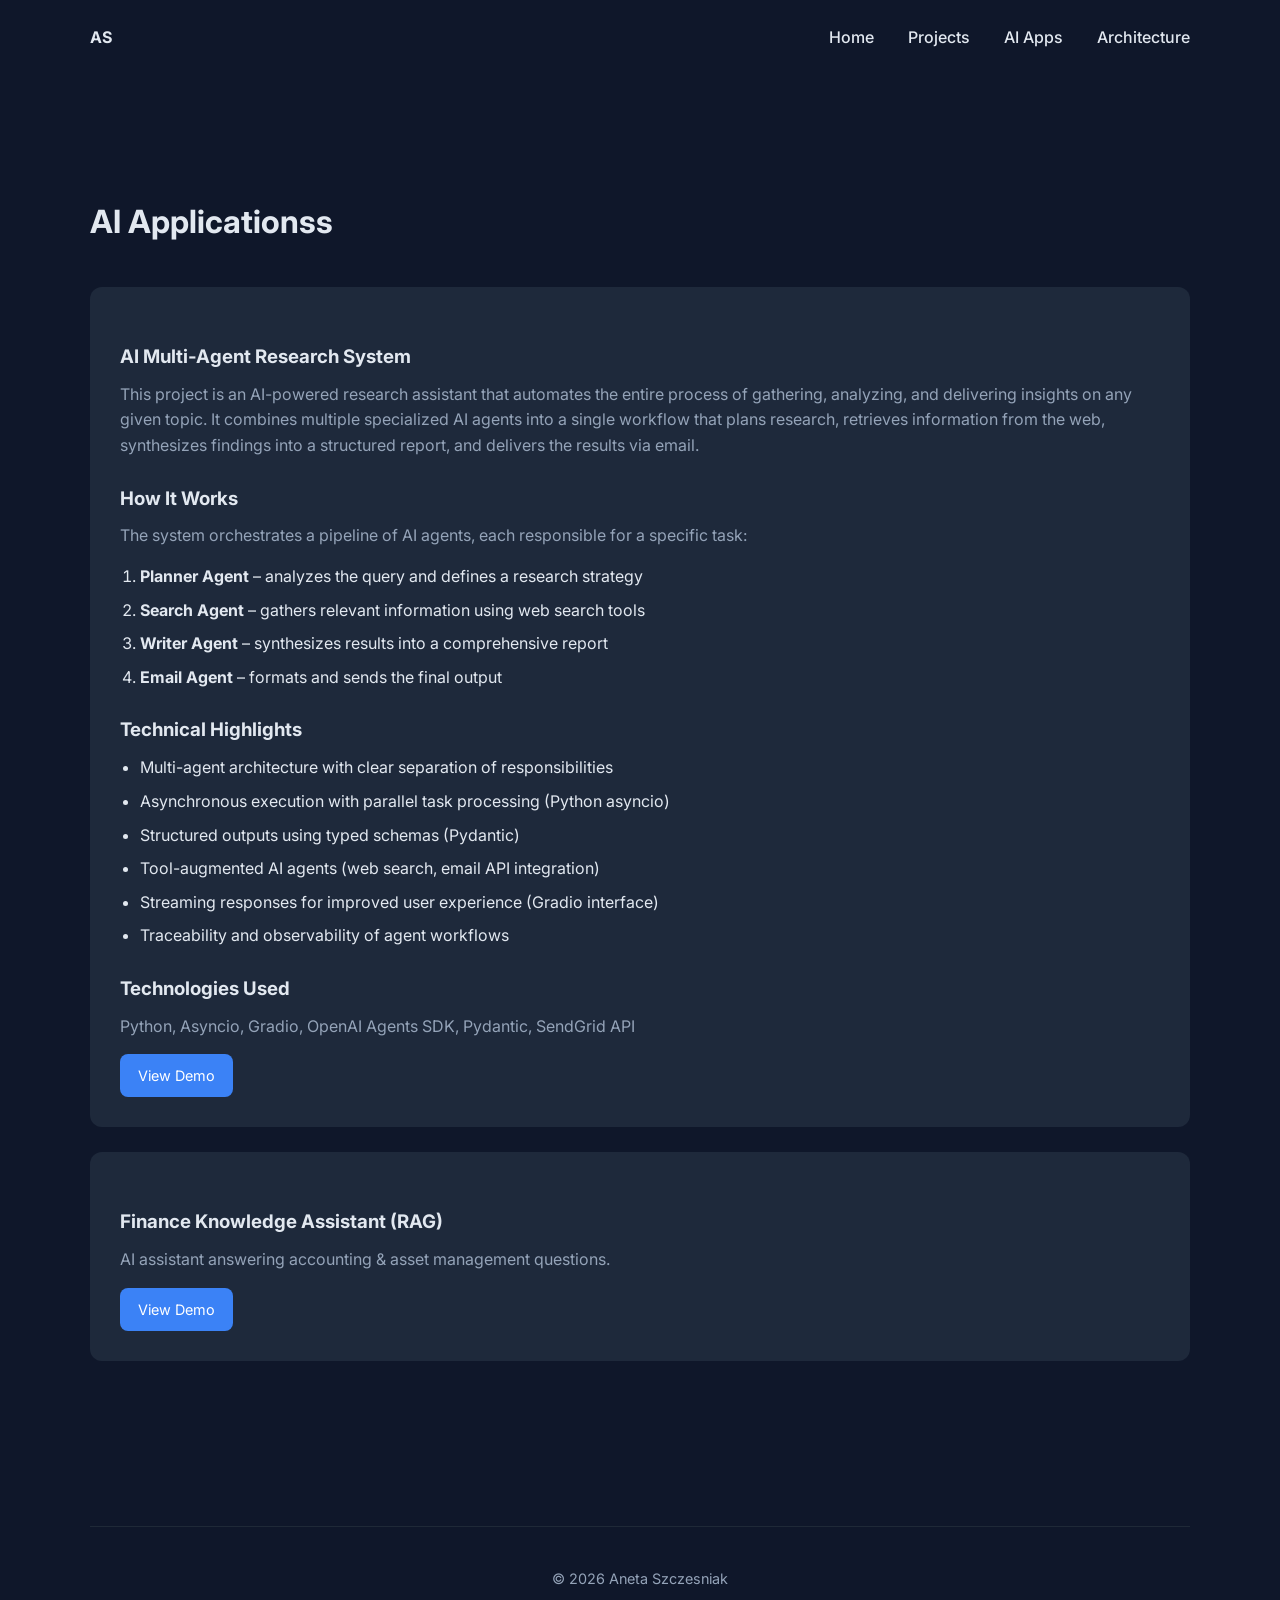
==== commit 5dea3f19: "Update ai-apps.html clean links to demos" ====
--- a/ai-apps.html
+++ b/ai-apps.html
@@ -42,10 +42,7 @@
 
 <section class="section" id="projects">
   <h2>AI Applicationss</h2>
-  
-    <a href="#" class="button">View Details</a>
-
-  
+    
 <div class="card">
   <h3>AI Multi-Agent Research System</h3>
 
@@ -93,7 +90,7 @@
     <h3>Finance Knowledge Assistant (RAG)</h3>
     <p>AI assistant answering accounting & asset management questions.</p>
     <a href="#" class="button">View Demo</a>
-# </div>
+ </div>
 
 </section>
 
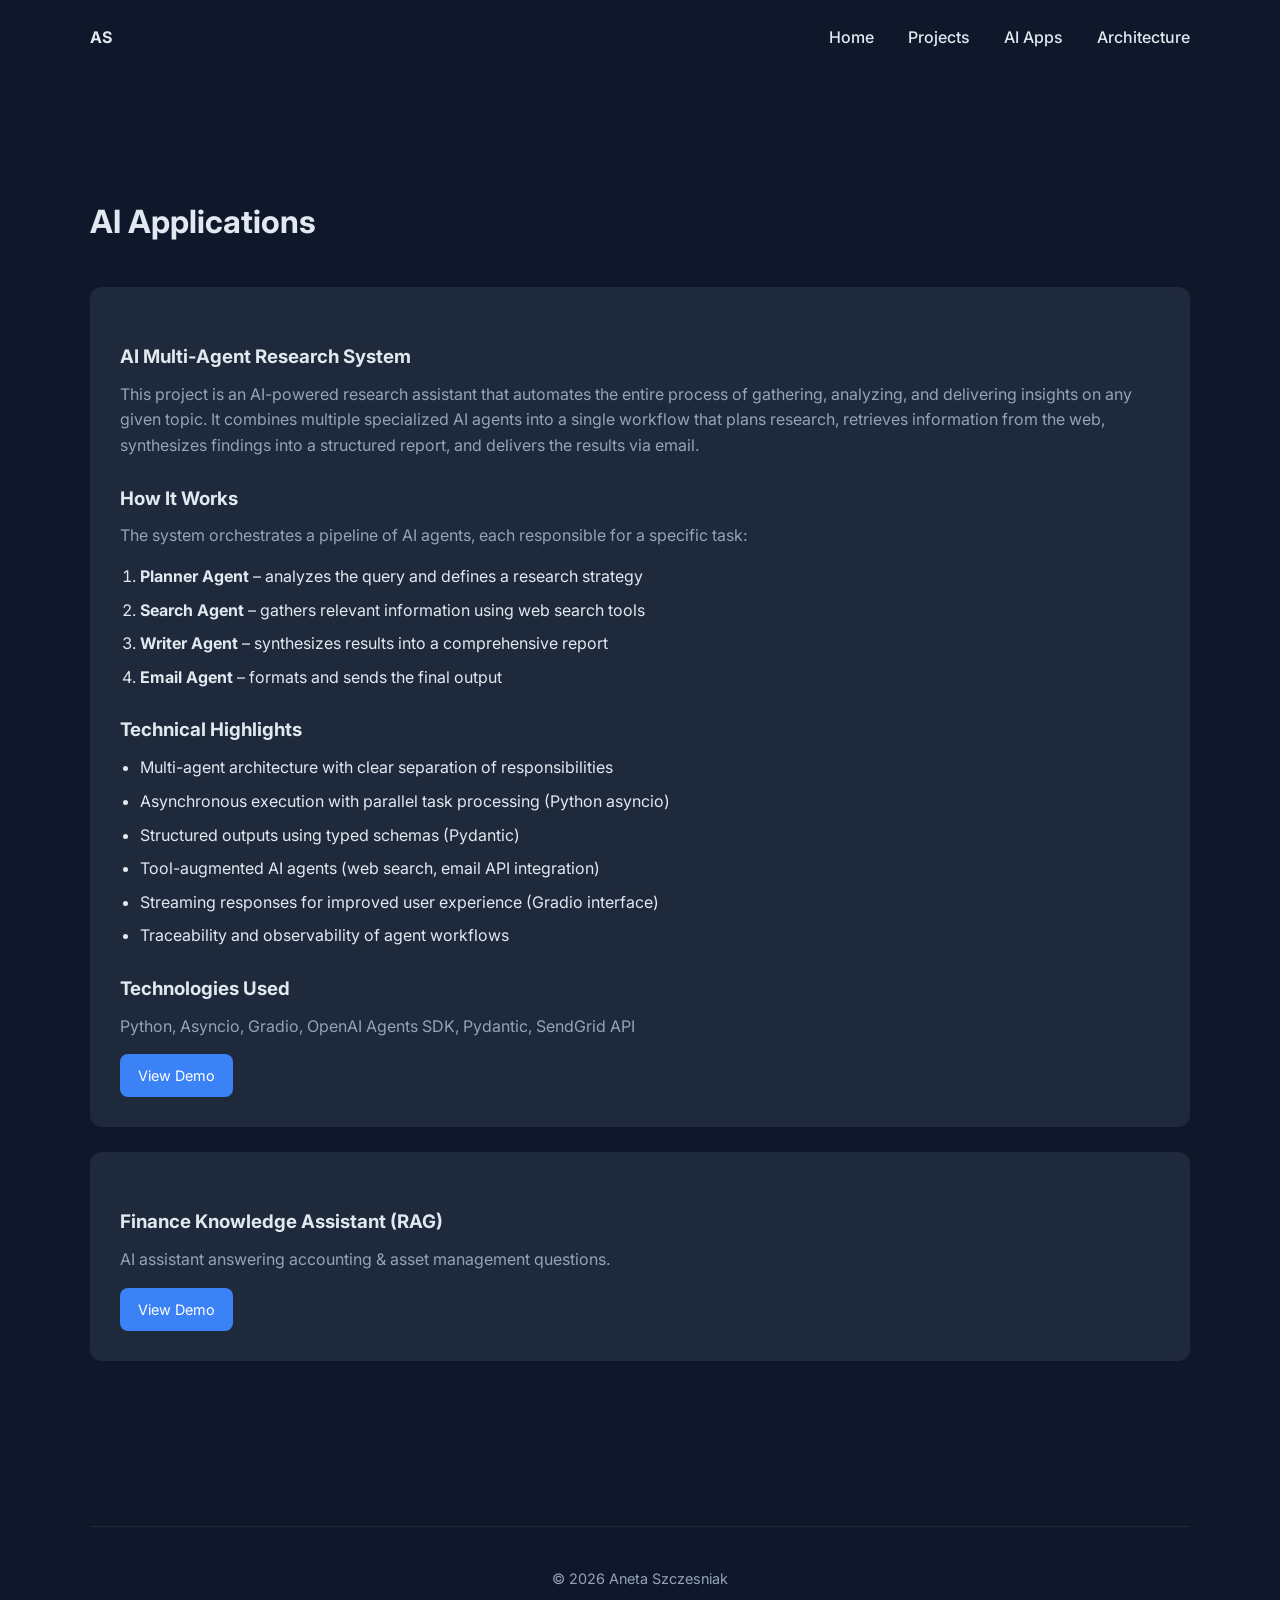
==== commit 963eccd7: "Update ai-apps.html Fix typo in header" ====
--- a/ai-apps.html
+++ b/ai-apps.html
@@ -41,7 +41,7 @@
 </style> 
 
 <section class="section" id="projects">
-  <h2>AI Applicationss</h2>
+  <h2>AI Applications</h2>
     
 <div class="card">
   <h3>AI Multi-Agent Research System</h3>
